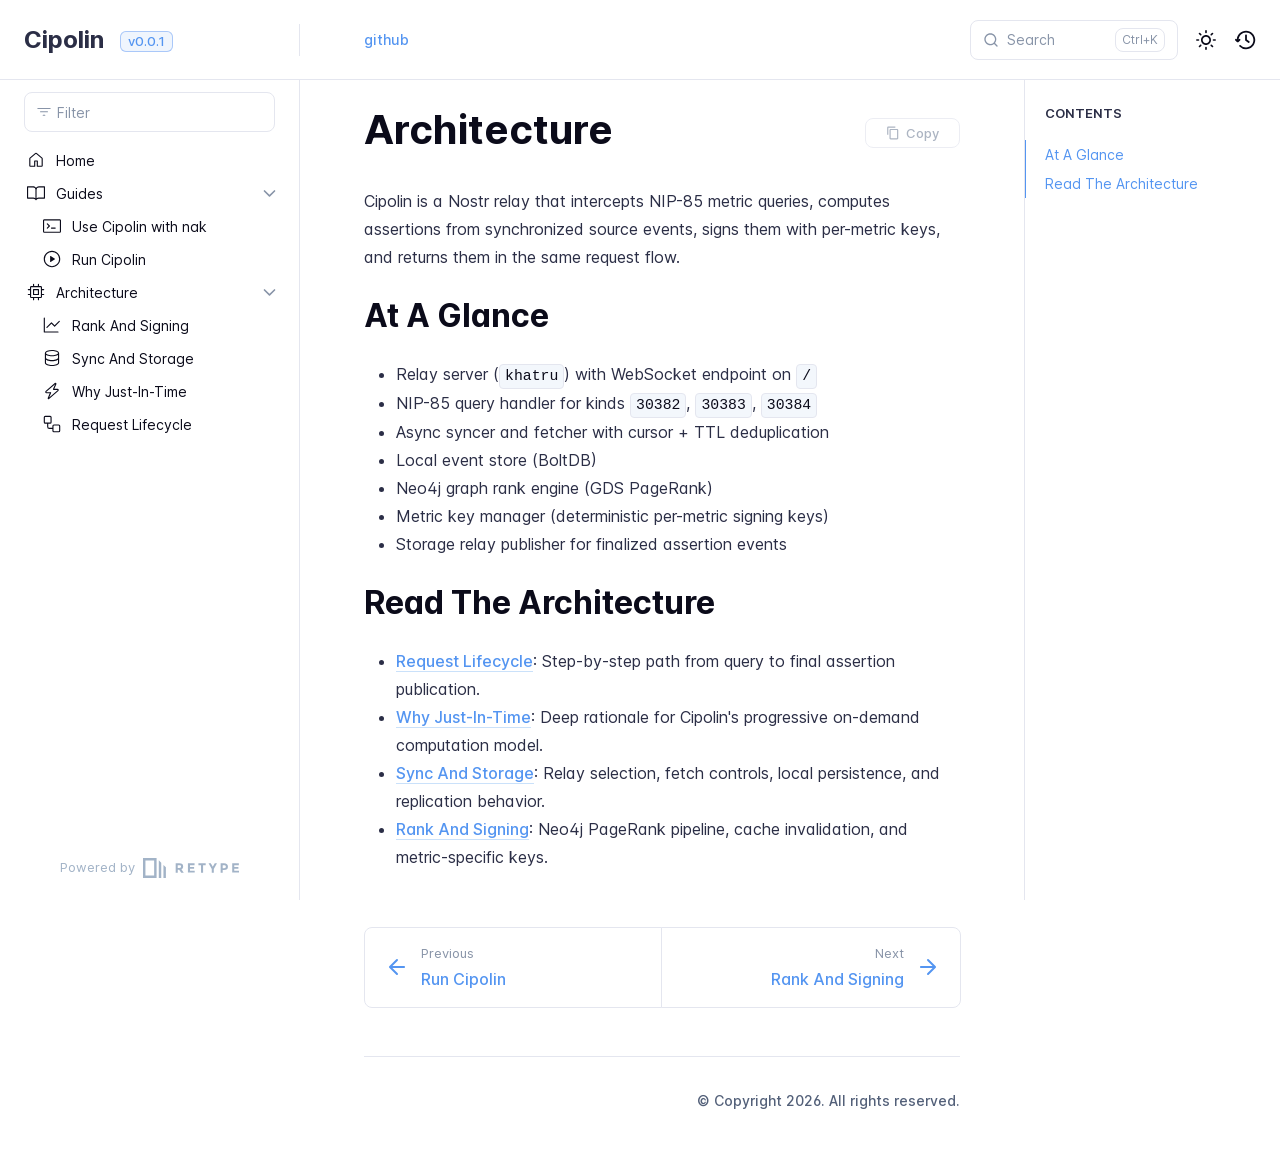
==== architecture/index.html @ 15734fe9 "Refreshes Retype-generated documentation. Process triggered by nogringo." ====
<!DOCTYPE html>
<html lang="en" class="h-full">
<head>
    <meta charset="UTF-8">
    <meta name="viewport" content="width=device-width,initial-scale=1">
    <meta name="color-scheme" content="light dark">
    <meta name="turbo-root" content="/cipolin">
    <meta name="turbo-cache-control" content="no-cache" data-turbo-track="reload" data-track-token="4.5.2.829062980101">

    <!-- See retype.com -->
    <meta name="generator" content="Retype 4.5.2">

    <!-- Primary Meta Tags -->
    <title>Architecture</title>
    <meta name="title" content="Architecture">
    <meta name="description" content="Cipolin is a Nostr relay that intercepts NIP-85 metric queries, computes assertions from synchronized source events, signs them with per-metric keys, and returns them in the same request flow.">

    <!-- Canonical -->
    <link rel="canonical" href="https://nogringo.github.io/cipolin/architecture/">
    <link rel="sitemap" type="application/xml" title="Sitemap" href="https://nogringo.github.io/cipolin/sitemap.xml">

    <!-- Open Graph -->
    <meta property="og:type" content="website">
    <meta property="og:url" content="https://nogringo.github.io/cipolin/architecture/">
    <meta property="og:title" content="Architecture">
    <meta property="og:description" content="Cipolin is a Nostr relay that intercepts NIP-85 metric queries, computes assertions from synchronized source events, signs them with per-metric keys, and returns them in the same request flow.">
    <meta property="og:site_name" content="Cipolin">
    <meta property="og:locale" content="en_US">

    <!-- Twitter -->
    <meta name="twitter:card" content="summary_large_image">
    <meta name="twitter:url" content="https://nogringo.github.io/cipolin/architecture/">
    <meta name="twitter:title" content="Architecture">
    <meta name="twitter:description" content="Cipolin is a Nostr relay that intercepts NIP-85 metric queries, computes assertions from synchronized source events, signs them with per-metric keys, and returns them in the same request flow.">

    <!-- Alternate Markdown -->
    <link rel="alternate" type="text/markdown" href="https://nogringo.github.io/cipolin/architecture/index.md">

    <script data-cfasync="false">(function(){var cl=document.documentElement.classList,ls=localStorage.getItem("retype_scheme"),hd=cl.contains("dark"),hl=cl.contains("light"),wm=window.matchMedia&&window.matchMedia("(prefers-color-scheme: dark)").matches;if(ls==="dark"||(!ls&&wm&&!hd&&!hl)){cl.remove("light");cl.add("dark")}else if(ls==="light"||(!ls&&!wm&&!hd&&!hl)){cl.remove("dark");cl.add("light")}})();</script>

    <link href="../resources/css/retype.css?v=4.5.2.829062980101" rel="stylesheet">

    <script data-cfasync="false" src="../resources/js/config.js?v=4.5.2.829062980101" data-turbo-eval="false" defer></script>
    <script data-cfasync="false" src="../resources/js/retype.js?v=4.5.2" data-turbo-eval="false" defer></script>
    <script id="lunr-js" data-cfasync="false" src="../resources/js/lunr.js?v=4.5.2.829062980101" data-turbo-eval="false" defer></script>
</head>
<body>
    <div id="retype-app" class="relative text-base antialiased text-base-text bg-base-bg font-body">
    <div class="absolute bottom-0 left-0" style="top: 5rem; right: 50%"></div>

    <header id="retype-header" class="sticky top-0 z-30 flex w-full h-16 bg-header-bg border-b border-header-border md:h-20">
        <div class="container relative flex items-center justify-between pr-6 grow md:justify-start">
            <!-- Mobile menu button skeleton -->
            <button v-cloak class="skeleton retype-mobile-menu-button flex items-center justify-center shrink-0 overflow-hidden dark:text-white focus:outline-hidden rounded-full w-10 h-10 ml-3.5 md:hidden"><svg xmlns="http://www.w3.org/2000/svg" class="mb-px shrink-0" width="24" height="24" viewBox="0 0 24 24" role="presentation" style="margin-bottom: 0px;"><g fill="currentColor"><path d="M2 4h20v2H2zM2 11h20v2H2zM2 18h20v2H2z"></path></g></svg></button>
            <div v-cloak id="retype-sidebar-left-toggle-button"></div>
    
            <!-- Logo -->
            <div class="flex items-center justify-between h-full py-2 md:w-75">
                <div class="flex items-center px-2 md:px-6">
                    <a id="retype-branding-logo" href="https://nogringo.github.io/cipolin/" class="flex items-center leading-snug text-2xl">
                        <span class="dark:text-white font-bold line-clamp-1 md:line-clamp-2">Cipolin</span>
                    </a><span id="retype-branding-label" class="inline-flex mt-1 px-2 py-1 ml-4 text-xs font-medium leading-none items-center rounded-md bg-branding-label-bg text-branding-label-text ring-1 ring-branding-label-border ring-inset md:inline-block">v0.0.1</span>
                </div>
    
                <span class="hidden h-8 border-r md:inline-block border-base-border"></span>
            </div>
    
            <div class="flex justify-between md:grow">
                <!-- Top Nav -->
                <nav id="retype-header-nav" class="hidden md:flex">
                    <ul class="flex flex-col mb-4 md:pl-16 md:mb-0 md:flex-row md:items-center">
                        <li class="mr-6">
                            <a class="py-2 md:mb-0 inline-flex items-center text-sm whitespace-nowrap transition-colors duration-200 ease-linear md:text-header-text font-header-text hover:text-header-text-hover" href="https://github.com/nogringo/cipolin">github</a>
                        </li>
    
                    </ul>
                </nav>
    
                <div v-cloak class="flex justify-end grow">
                    <div id="retype-mobile-search-button"></div>
                    <doc-search-desktop></doc-search-desktop>
    
                    <doc-theme-switch class="lg:ml-2"></doc-theme-switch>
                    <doc-history></doc-history>
                </div>
            </div>
        </div>
    </header>


    <div id="retype-container" class="container relative flex bg-white">
        <!-- Sidebar Skeleton -->
        <div v-cloak class="fixed flex flex-col shrink-0 duration-300 ease-in-out bg-sidebar-left-bg border-sidebar-left-border sidebar top-20 w-75 border-r h-screen md:sticky transition-transform skeleton">
        
            <div class="flex items-center h-16 px-6">
                <input id="retype-filter-input-mock" class="w-full h-10 pl-8 px-3 py-2 transition-colors duration-200 ease-linear bg-filter-bg border border-filter-border rounded-lg shadow-none md:text-sm hover:border-filter-border-hover focus:outline-hidden focus:border-filter-border-focus placeholder-filter-placeholder" type="text">
            </div>
        
            <div class="pl-6 mt-1 mb-4">
                <div class="w-32 h-3 mb-4 bg-skeleton-bg rounded-full loading"></div>
                <div class="w-48 h-3 mb-4 bg-skeleton-bg rounded-full loading"></div>
                <div class="w-40 h-3 mb-4 bg-skeleton-bg rounded-full loading"></div>
                <div class="w-32 h-3 mb-4 bg-skeleton-bg rounded-full loading"></div>
                <div class="w-48 h-3 mb-4 bg-skeleton-bg rounded-full loading"></div>
                <div class="w-40 h-3 mb-4 bg-skeleton-bg rounded-full loading"></div>
            </div>
        
            <div class="shrink-0 mt-auto bg-transparent dark:border-base-border">
                <a class="flex items-center justify-center flex-nowrap h-16 text-gray-350 dark:text-dark-400 hover:text-gray-600 dark:hover:text-dark-300 transition-colors duration-150 ease-in docs-powered-by" target="_blank" href="https://retype.com/" rel="noopener">
                    <span class="text-xs whitespace-nowrap">Powered by</span>
                    <svg xmlns="http://www.w3.org/2000/svg" class="ml-2" fill="currentColor" width="96" height="20" overflow="visible"><path d="M0 0v20h13.59V0H0zm11.15 17.54H2.44V2.46h8.71v15.08zM15.8 20h2.44V4.67L15.8 2.22zM20.45 6.89V20h2.44V9.34z"/><g><path d="M40.16 8.44c0 1.49-.59 2.45-1.75 2.88l2.34 3.32h-2.53l-2.04-2.96h-1.43v2.96h-2.06V5.36h3.5c1.43 0 2.46.24 3.07.73s.9 1.27.9 2.35zm-2.48 1.1c.26-.23.38-.59.38-1.09 0-.5-.13-.84-.4-1.03s-.73-.28-1.39-.28h-1.54v2.75h1.5c.72 0 1.2-.12 1.45-.35zM51.56 5.36V7.2h-4.59v1.91h4.13v1.76h-4.13v1.92h4.74v1.83h-6.79V5.36h6.64zM60.09 7.15v7.48h-2.06V7.15h-2.61V5.36h7.28v1.79h-2.61zM70.81 14.64h-2.06v-3.66l-3.19-5.61h2.23l1.99 3.45 1.99-3.45H74l-3.19 5.61v3.66zM83.99 6.19c.65.55.97 1.4.97 2.55s-.33 1.98-1 2.51-1.68.8-3.04.8h-1.23v2.59h-2.06V5.36h3.26c1.42 0 2.45.28 3.1.83zm-1.51 3.65c.25-.28.37-.69.37-1.22s-.16-.92-.48-1.14c-.32-.23-.82-.34-1.5-.34H79.7v3.12h1.38c.68 0 1.15-.14 1.4-.42zM95.85 5.36V7.2h-4.59v1.91h4.13v1.76h-4.13v1.92H96v1.83h-6.79V5.36h6.64z"/></g></svg>
                </a>
            </div>
        </div>
        
        <!-- Sidebar component -->
        <doc-sidebar v-cloak>
            <template #sidebar-footer>
                <div class="shrink-0 mt-auto border-t md:bg-transparent md:border-none dark:border-base-border">
        
                    <div class="py-3 px-6 md:hidden border-b dark:border-base-border">
                        <nav>
                            <ul class="flex flex-wrap justify-center items-center">
                                <li class="mr-6">
                                    <a class="block py-1 inline-flex items-center text-sm whitespace-nowrap transition-colors duration-200 ease-linear md:text-header-text font-header-text hover:text-header-text-hover" href="https://github.com/nogringo/cipolin">github</a>
                                </li>
        
                            </ul>
                        </nav>
                    </div>
        
                    <a class="flex items-center justify-center flex-nowrap h-16 text-gray-350 dark:text-dark-400 hover:text-gray-600 dark:hover:text-dark-300 transition-colors duration-150 ease-in docs-powered-by" target="_blank" href="https://retype.com/" rel="noopener">
                        <span class="text-xs whitespace-nowrap">Powered by</span>
                        <svg xmlns="http://www.w3.org/2000/svg" class="ml-2" fill="currentColor" width="96" height="20" overflow="visible"><path d="M0 0v20h13.59V0H0zm11.15 17.54H2.44V2.46h8.71v15.08zM15.8 20h2.44V4.67L15.8 2.22zM20.45 6.89V20h2.44V9.34z"/><g><path d="M40.16 8.44c0 1.49-.59 2.45-1.75 2.88l2.34 3.32h-2.53l-2.04-2.96h-1.43v2.96h-2.06V5.36h3.5c1.43 0 2.46.24 3.07.73s.9 1.27.9 2.35zm-2.48 1.1c.26-.23.38-.59.38-1.09 0-.5-.13-.84-.4-1.03s-.73-.28-1.39-.28h-1.54v2.75h1.5c.72 0 1.2-.12 1.45-.35zM51.56 5.36V7.2h-4.59v1.91h4.13v1.76h-4.13v1.92h4.74v1.83h-6.79V5.36h6.64zM60.09 7.15v7.48h-2.06V7.15h-2.61V5.36h7.28v1.79h-2.61zM70.81 14.64h-2.06v-3.66l-3.19-5.61h2.23l1.99 3.45 1.99-3.45H74l-3.19 5.61v3.66zM83.99 6.19c.65.55.97 1.4.97 2.55s-.33 1.98-1 2.51-1.68.8-3.04.8h-1.23v2.59h-2.06V5.36h3.26c1.42 0 2.45.28 3.1.83zm-1.51 3.65c.25-.28.37-.69.37-1.22s-.16-.92-.48-1.14c-.32-.23-.82-.34-1.5-.34H79.7v3.12h1.38c.68 0 1.15-.14 1.4-.42zM95.85 5.36V7.2h-4.59v1.91h4.13v1.76h-4.13v1.92H96v1.83h-6.79V5.36h6.64z"/></g></svg>
                    </a>
                </div>
            </template>
        </doc-sidebar>

        <div class="grow min-w-0 bg-body-bg">
            <!-- Render "toolbar" template here on api pages --><!-- Render page content -->
<div class="flex">
    <div id="retype-main" class="min-w-0 p-4 grow md:px-16">
        <main class="relative pb-12 lg:pt-2">
            <div class="relative retype-markdown" id="retype-content">
                <!-- Rendered if sidebar right is enabled -->
                <div id="retype-sidebar-right-toggle"></div>
                <doc-page-actions></doc-page-actions>

                <!-- Page content  -->
<h1 id="architecture">Architecture</h1>
<p>Cipolin is a Nostr relay that intercepts NIP-85 metric queries, computes assertions from synchronized source events, signs them with per-metric keys, and returns them in the same request flow.</p>
<h2 id="at-a-glance">At A Glance</h2>
<ul>
<li>Relay server (<code translate="no" v-pre>khatru</code>) with WebSocket endpoint on <code translate="no" v-pre>/</code></li>
<li>NIP-85 query handler for kinds <code translate="no" v-pre>30382</code>, <code translate="no" v-pre>30383</code>, <code translate="no" v-pre>30384</code></li>
<li>Async syncer and fetcher with cursor + TTL deduplication</li>
<li>Local event store (BoltDB)</li>
<li>Neo4j graph rank engine (GDS PageRank)</li>
<li>Metric key manager (deterministic per-metric signing keys)</li>
<li>Storage relay publisher for finalized assertion events</li>
</ul>
<h2 id="read-the-architecture">Read The Architecture</h2>
<ul>
<li><a href="request-lifecycle/">Request Lifecycle</a>: Step-by-step path from query to final assertion publication.</li>
<li><a href="just-in-time/">Why Just-In-Time</a>: Deep rationale for Cipolin&#x27;s progressive on-demand computation model.</li>
<li><a href="sync-and-storage/">Sync And Storage</a>: Relay selection, fetch controls, local persistence, and replication behavior.</li>
<li><a href="rank-and-signing/">Rank And Signing</a>: Neo4j PageRank pipeline, cache invalidation, and metric-specific keys.</li>
</ul>

                
                <!-- Required only on API pages -->
                <doc-toolbar-member-filter-no-results></doc-toolbar-member-filter-no-results>
            </div>
            <footer id="retype-content-footer" class="clear-both">
            
                <nav id="retype-nextprev" class="print:hidden flex mt-14">
                    <div class="w-1/2">
                        <a class="px-5 py-4 h-full flex items-center break-normal font-medium text-body-link border border-base-border hover:border-base-border-hover rounded-l-lg transition-colors duration-150 relative hover:z-5" href="../guides/run/">
                            <svg xmlns="http://www.w3.org/2000/svg" class="mr-3" width="24" height="24" viewBox="0 0 24 24" fill="currentColor" overflow="visible"><path d="M19 11H7.41l5.29-5.29a.996.996 0 10-1.41-1.41l-7 7a1 1 0 000 1.42l7 7a1.024 1.024 0 001.42-.01.996.996 0 000-1.41L7.41 13H19c.55 0 1-.45 1-1s-.45-1-1-1z" /><path fill="none" d="M0 0h24v24H0z" /></svg>
                            <span>
                                <span class="block text-xs font-normal text-base-text-muted">Previous</span>
                                <span class="block mt-1">Run Cipolin</span>
                            </span>
                        </a>
                    </div>
            
                    <div class="w-1/2">
                        <a class="px-5 py-4 -mx-px h-full flex items-center justify-end break-normal font-medium text-body-link border border-base-border hover:border-base-border-hover rounded-r-lg transition-colors duration-150 relative hover:z-5" href="../architecture/rank-and-signing/">
                            <span>
                                <span class="block text-xs font-normal text-right text-base-text-muted">Next</span>
                                <span class="block mt-1">Rank And Signing</span>
                            </span>
                            <svg xmlns="http://www.w3.org/2000/svg" class="ml-3" width="24" height="24" viewBox="0 0 24 24" fill="currentColor" overflow="visible"><path d="M19.92 12.38a1 1 0 00-.22-1.09l-7-7a.996.996 0 10-1.41 1.41l5.3 5.3H5c-.55 0-1 .45-1 1s.45 1 1 1h11.59l-5.29 5.29a.996.996 0 000 1.41c.19.2.44.3.7.3s.51-.1.71-.29l7-7c.09-.09.16-.21.21-.33z" /><path fill="none" d="M0 0h24v24H0z" /></svg>
                        </a>
                    </div>
                </nav>
            </footer>
        </main>

        <div id="retype-page-footer" class="print:border-none border-t border-base-border pt-6 mb-8">
            <footer class="flex flex-wrap items-center justify-between print:justify-center">
                <div id="retype-footer-links" class="print:hidden">
                    <ul class="flex flex-wrap items-center text-sm">
                    </ul>
                </div>
                <div id="retype-copyright" class="print:justify-center py-2 text-footer-text font-footer-link text-sm leading-relaxed"><p>© Copyright 2026. All rights reserved.</p></div>
            </footer>
        </div>
    </div>

    <!-- Rendered if sidebar right is enabled -->
    <!-- Sidebar right skeleton-->
    <div v-cloak class="fixed top-0 bottom-0 right-0 translate-x-full bg-sidebar-right-bg border-sidebar-right-border lg:sticky lg:border-l lg:shrink-0 lg:pt-6 lg:translate-x-0 sm:w-1/2 lg:w-64 lg:z-0 md:w-104 sidebar-right skeleton">
        <div class="pl-5">
            <div class="w-32 h-3 mb-4 bg-skeleton-bg rounded-full loading"></div>
            <div class="w-48 h-3 mb-4 bg-skeleton-bg rounded-full loading"></div>
            <div class="w-40 h-3 mb-4 bg-skeleton-bg rounded-full loading"></div>
        </div>
    </div>

    <!-- User should be able to hide sidebar right -->
    <doc-sidebar-right v-cloak></doc-sidebar-right>
</div>

        </div>
    </div>

    <doc-search-mobile></doc-search-mobile>
    <doc-back-to-top></doc-back-to-top>
</div>


    <div id="retype-overlay-target"></div>

        <script data-cfasync="false">window.__DOCS__ = { "title": "Architecture", level: 1, icon: "file", hasPrism: false, hasInstagram: false, hasMermaid: false, hasMath: false, tocDepth: 23, "md": "/architecture/index.md" }</script>
</body>
</html>
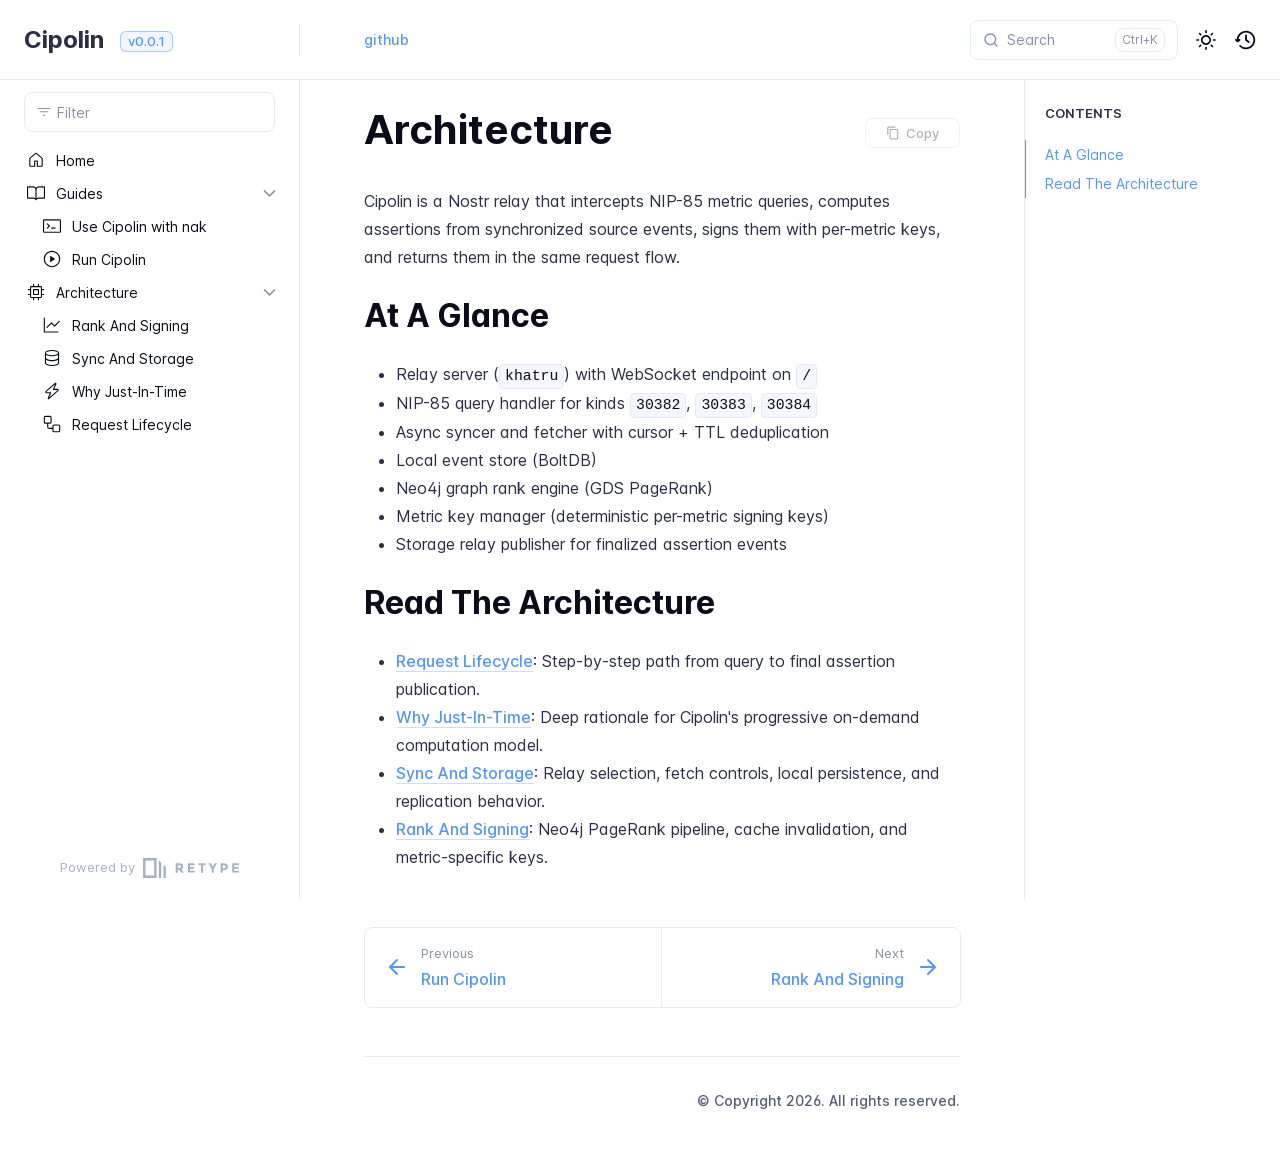
==== commit c658df89: "Refreshes Retype-generated documentation. Process triggered by 1-leo." ====
--- a/architecture/index.html
+++ b/architecture/index.html
@@ -5,10 +5,10 @@
     <meta name="viewport" content="width=device-width,initial-scale=1">
     <meta name="color-scheme" content="light dark">
     <meta name="turbo-root" content="/cipolin">
-    <meta name="turbo-cache-control" content="no-cache" data-turbo-track="reload" data-track-token="4.5.2.829062980101">
+    <meta name="turbo-cache-control" content="no-cache" data-turbo-track="reload" data-track-token="4.5.3.829649344211">
 
     <!-- See retype.com -->
-    <meta name="generator" content="Retype 4.5.2">
+    <meta name="generator" content="Retype 4.5.3">
 
     <!-- Primary Meta Tags -->
     <title>Architecture</title>
@@ -38,11 +38,11 @@
 
     <script data-cfasync="false">(function(){var cl=document.documentElement.classList,ls=localStorage.getItem("retype_scheme"),hd=cl.contains("dark"),hl=cl.contains("light"),wm=window.matchMedia&&window.matchMedia("(prefers-color-scheme: dark)").matches;if(ls==="dark"||(!ls&&wm&&!hd&&!hl)){cl.remove("light");cl.add("dark")}else if(ls==="light"||(!ls&&!wm&&!hd&&!hl)){cl.remove("dark");cl.add("light")}})();</script>
 
-    <link href="../resources/css/retype.css?v=4.5.2.829062980101" rel="stylesheet">
-
-    <script data-cfasync="false" src="../resources/js/config.js?v=4.5.2.829062980101" data-turbo-eval="false" defer></script>
-    <script data-cfasync="false" src="../resources/js/retype.js?v=4.5.2" data-turbo-eval="false" defer></script>
-    <script id="lunr-js" data-cfasync="false" src="../resources/js/lunr.js?v=4.5.2.829062980101" data-turbo-eval="false" defer></script>
+    <link href="../resources/css/retype.css?v=4.5.3.829649344211" rel="stylesheet">
+
+    <script data-cfasync="false" src="../resources/js/config.js?v=4.5.3.829649344211" data-turbo-eval="false" defer></script>
+    <script data-cfasync="false" src="../resources/js/retype.js?v=4.5.3" data-turbo-eval="false" defer></script>
+    <script id="lunr-js" data-cfasync="false" src="../resources/js/lunr.js?v=4.5.3.829649344211" data-turbo-eval="false" defer></script>
 </head>
 <body>
     <div id="retype-app" class="relative text-base antialiased text-base-text bg-base-bg font-body">
